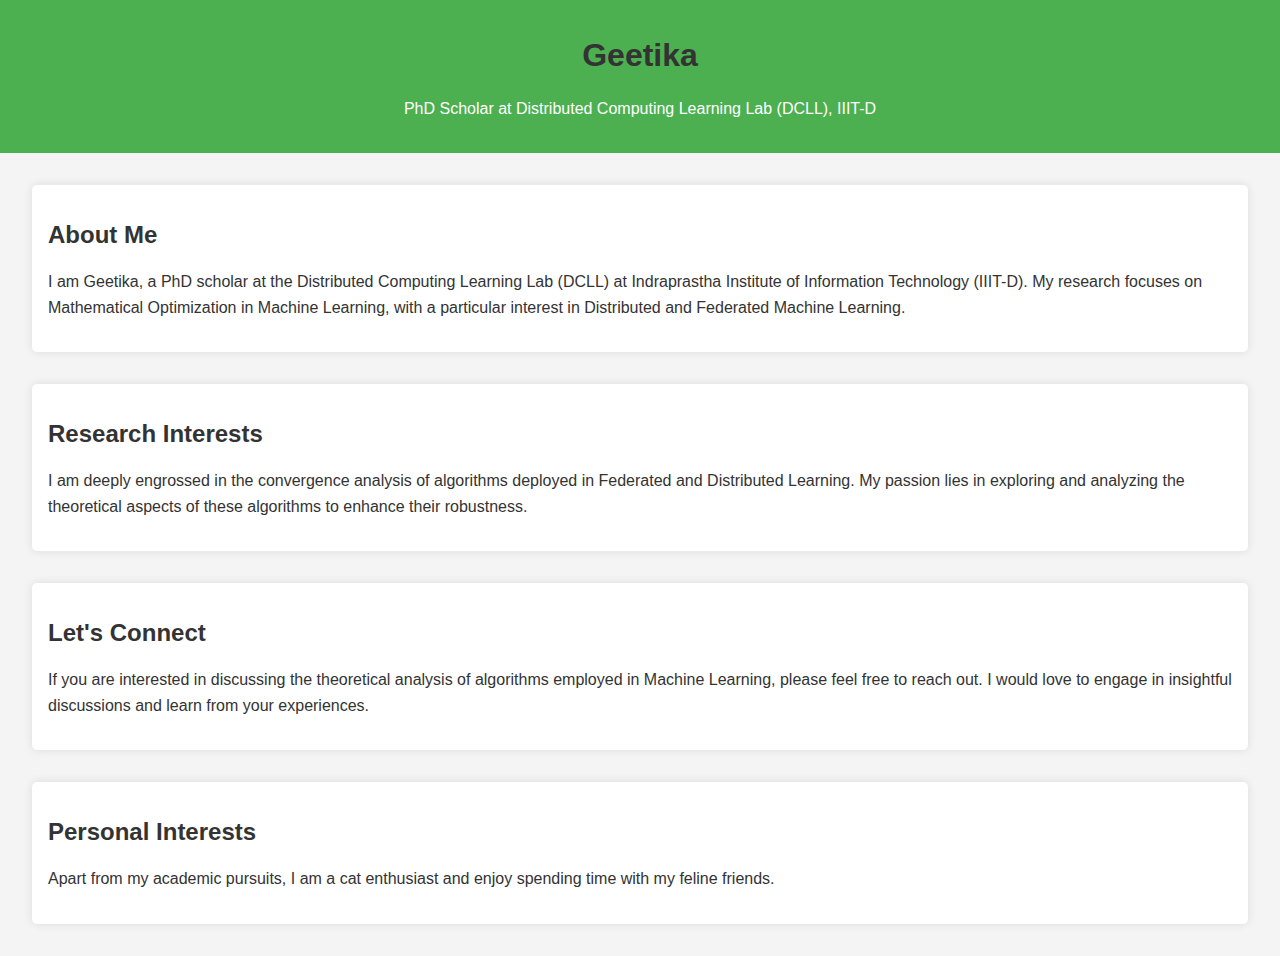
==== index.html @ 0186a285 "basic profile updated" ====
<!DOCTYPE html>
<html lang="en">
<head>
    <meta charset="UTF-8"> 
    <meta name="viewport" content="width=device-width, initial-scale=1.0">
    <title>Geetika's Profile</title>
    <link rel="stylesheet" href="style.css">
</head>
<body>
    <header>
        <h1>Geetika</h1>
        <p>PhD Scholar at Distributed Computing Learning Lab (DCLL), IIIT-D</p>
    </header>
    <section>
        <h2>About Me</h2>
        <p>I am Geetika, a PhD scholar at the Distributed Computing Learning Lab (DCLL) at Indraprastha Institute of Information Technology (IIIT-D). My research focuses on Mathematical Optimization in Machine Learning, with a particular interest in Distributed and Federated Machine Learning.</p>
    </section>
    <section>
        <h2>Research Interests</h2>
        <p>I am deeply engrossed in the convergence analysis of algorithms deployed in Federated and Distributed Learning. My passion lies in exploring and analyzing the theoretical aspects of these algorithms to enhance their robustness.</p>
    </section>
    <section>
        <h2>Let's Connect</h2>
        <p>If you are interested in discussing the theoretical analysis of algorithms employed in Machine Learning, please feel free to reach out. I would love to engage in insightful discussions and learn from your experiences.</p>
    </section>
    <section>
        <h2>Personal Interests</h2>
        <p>Apart from my academic pursuits, I am a cat enthusiast and enjoy spending time with my feline friends.</p>
    </section>
</body>
</html>
---- style.css ----
body {
    font-family: Arial, sans-serif;
    margin: 0;
    padding: 0;
    background-color: #f4f4f4;
    color: #333;
}

header {
    background-color: #4CAF50;
    color: white;
    text-align: center;
    padding: 1rem;
}

section {
    margin: 2rem;
    padding: 1rem;
    background-color: white;
    border-radius: 5px;
    box-shadow: 0 0 10px rgba(0, 0, 0, 0.1);
}

h1, h2 {
    color: #333;
}

p {
    line-height: 1.6;
}
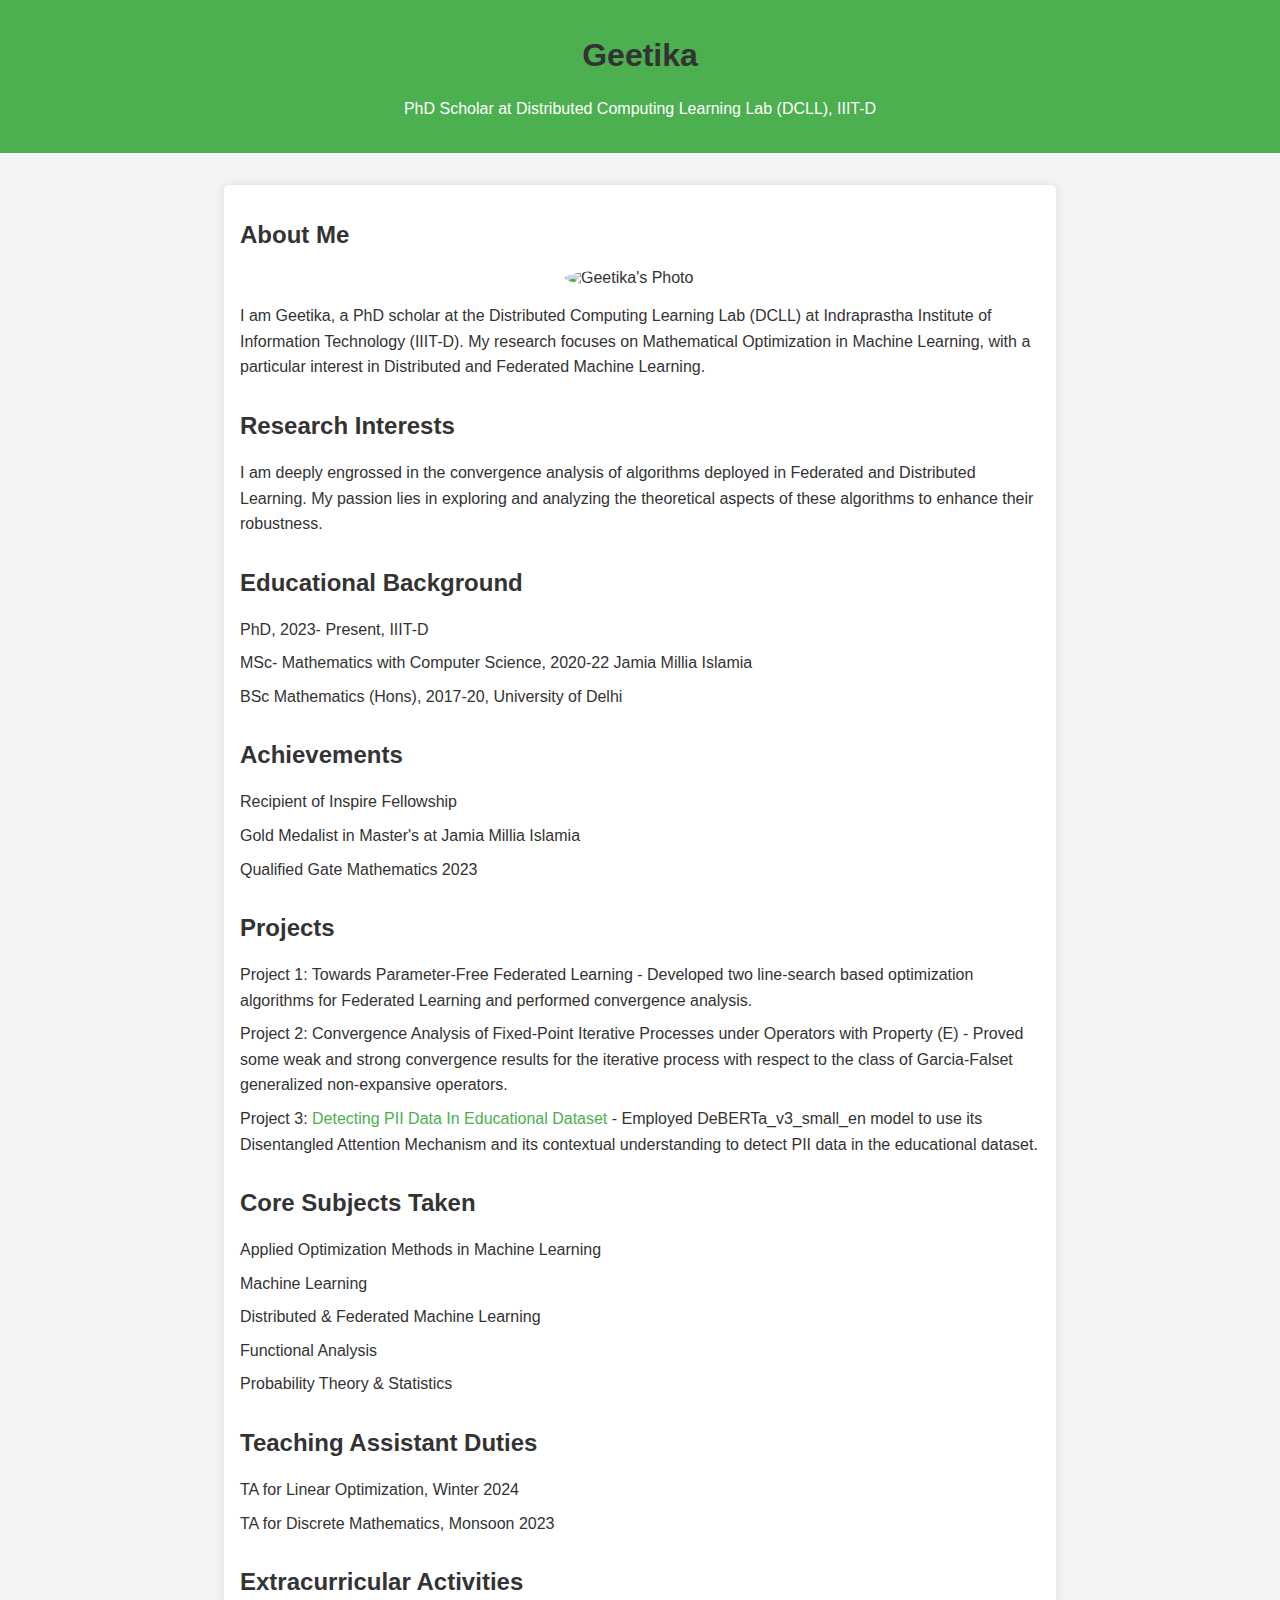
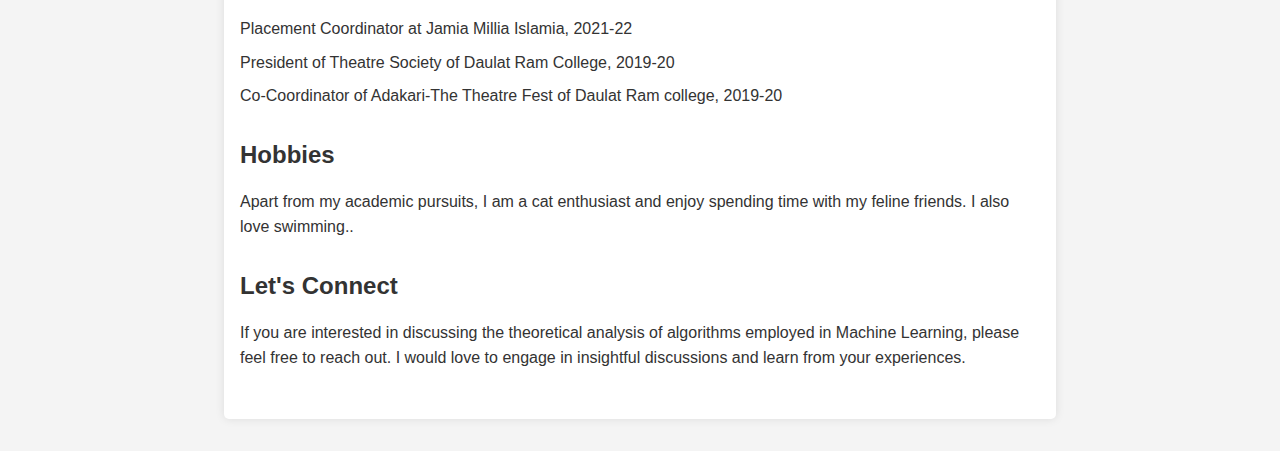
==== commit d4ab19b9: "changes in formatting" ====
--- a/index.html
+++ b/index.html
@@ -1,7 +1,7 @@
 <!DOCTYPE html>
 <html lang="en">
 <head>
-    <meta charset="UTF-8"> 
+    <meta charset="UTF-8">
     <meta name="viewport" content="width=device-width, initial-scale=1.0">
     <title>Geetika's Profile</title>
     <link rel="stylesheet" href="style.css">
@@ -11,21 +11,73 @@
         <h1>Geetika</h1>
         <p>PhD Scholar at Distributed Computing Learning Lab (DCLL), IIIT-D</p>
     </header>
-    <section>
-        <h2>About Me</h2>
-        <p>I am Geetika, a PhD scholar at the Distributed Computing Learning Lab (DCLL) at Indraprastha Institute of Information Technology (IIIT-D). My research focuses on Mathematical Optimization in Machine Learning, with a particular interest in Distributed and Federated Machine Learning.</p>
-    </section>
-    <section>
-        <h2>Research Interests</h2>
-        <p>I am deeply engrossed in the convergence analysis of algorithms deployed in Federated and Distributed Learning. My passion lies in exploring and analyzing the theoretical aspects of these algorithms to enhance their robustness.</p>
-    </section>
-    <section>
-        <h2>Let's Connect</h2>
-        <p>If you are interested in discussing the theoretical analysis of algorithms employed in Machine Learning, please feel free to reach out. I would love to engage in insightful discussions and learn from your experiences.</p>
-    </section>
-    <section>
-        <h2>Personal Interests</h2>
-        <p>Apart from my academic pursuits, I am a cat enthusiast and enjoy spending time with my feline friends.</p>
-    </section>
+    <main>
+        <section id="about">
+            <h2>About Me</h2>
+            <img src="images/my-photo.jpg" alt="Geetika's Photo">
+            <p>I am Geetika, a PhD scholar at the Distributed Computing Learning Lab (DCLL) at Indraprastha Institute of Information Technology (IIIT-D). My research focuses on Mathematical Optimization in Machine Learning, with a particular interest in Distributed and Federated Machine Learning.</p>
+        </section>
+        <section id="research-interests">
+            <h2>Research Interests</h2>
+            <p>I am deeply engrossed in the convergence analysis of algorithms deployed in Federated and Distributed Learning. My passion lies in exploring and analyzing the theoretical aspects of these algorithms to enhance their robustness.</p>
+        </section>
+        <section id="education">
+            <h2>Educational Background</h2>
+            <ul>
+                <li>PhD, 2023- Present, IIIT-D</li>
+                <li>MSc- Mathematics with Computer Science, 2020-22 Jamia Millia Islamia</li>
+                <li>BSc Mathematics (Hons), 2017-20, University of Delhi</li>
+            </ul>
+        </section>
+        <section id="achievements">
+            <h2>Achievements</h2>
+            <ul>
+                <li>Recipient of Inspire Fellowship</li>
+                <li>Gold Medalist in Master's at Jamia Millia Islamia</li>
+                <li>Qualified Gate Mathematics 2023</li>
+            </ul>
+        </section>
+        <section id="projects">
+            <h2>Projects</h2>
+            <ul>
+                <li>Project 1: Towards Parameter-Free Federated Learning</a> - Developed two line-search based optimization algorithms for Federated Learning and performed convergence analysis.</li>
+                <li>Project 2: Convergence Analysis of Fixed-Point Iterative Processes under Operators with Property (E) </a> - Proved some weak and
+                    strong convergence results for the iterative process with respect to the class of Garcia-Falset generalized non-expansive operators.</li>
+                <li>Project 3: <a href="https://www.kaggle.com/code/deekshajoshii/pil-v2-keras">Detecting PII Data In Educational Dataset</a> - Employed DeBERTa_v3_small_en model to use its Disentangled Attention Mechanism and its contextual understanding to detect PII data in the educational dataset.</li>
+        </section>
+        <section id="subjects">
+            <h2>Core Subjects Taken</h2>
+            <ul>
+                <li>Applied Optimization Methods in Machine Learning</li>
+                <li>Machine Learning</li>
+                <li>Distributed & Federated Machine Learning</li>
+                <li>Functional Analysis</li>
+                <li>Probability Theory & Statistics</li>
+            </ul>
+        </section>
+        <section id="ta-duties">
+            <h2>Teaching Assistant Duties</h2>
+            <ul>
+                <li>TA for Linear Optimization, Winter 2024</li>
+                <li>TA for Discrete Mathematics, Monsoon 2023</li>
+            </ul>
+        </section>
+        <section id="extracurricular">
+            <h2>Extracurricular Activities</h2>
+            <ul>
+                <li>Placement Coordinator at Jamia Millia Islamia, 2021-22</li>
+                <li>President of Theatre Society of Daulat Ram College, 2019-20</li>
+                <li>Co-Coordinator of Adakari-The Theatre Fest of Daulat Ram college, 2019-20</li>
+            </ul>
+        </section>
+        <section id="hobbies">
+            <h2>Hobbies</h2>
+            <p>Apart from my academic pursuits, I am a cat enthusiast and enjoy spending time with my feline friends. I also love swimming..</p>
+        </section>
+        <section id="contact">
+            <h2>Let's Connect</h2>
+            <p>If you are interested in discussing the theoretical analysis of algorithms employed in Machine Learning, please feel free to reach out. I would love to engage in insightful discussions and learn from your experiences.</p>
+        </section>
+    </main>
 </body>
 </html>
--- a/style.css
+++ b/style.css
@@ -13,18 +13,48 @@
     padding: 1rem;
 }
 
-section {
-    margin: 2rem;
+main {
+    max-width: 800px;
+    margin: 2rem auto;
     padding: 1rem;
     background-color: white;
     border-radius: 5px;
     box-shadow: 0 0 10px rgba(0, 0, 0, 0.1);
 }
 
+section {
+    margin-bottom: 2rem;
+}
+
 h1, h2 {
     color: #333;
 }
 
-p {
+p, ul {
     line-height: 1.6;
 }
+
+img {
+    max-width: 150px;
+    border-radius: 50%;
+    display: block;
+    margin: 1rem auto;
+}
+
+ul {
+    list-style-type: none;
+    padding: 0;
+}
+
+ul li {
+    margin-bottom: 0.5rem;
+}
+
+a {
+    color: #4CAF50;
+    text-decoration: none;
+}
+
+a:hover {
+    text-decoration: underline;
+}
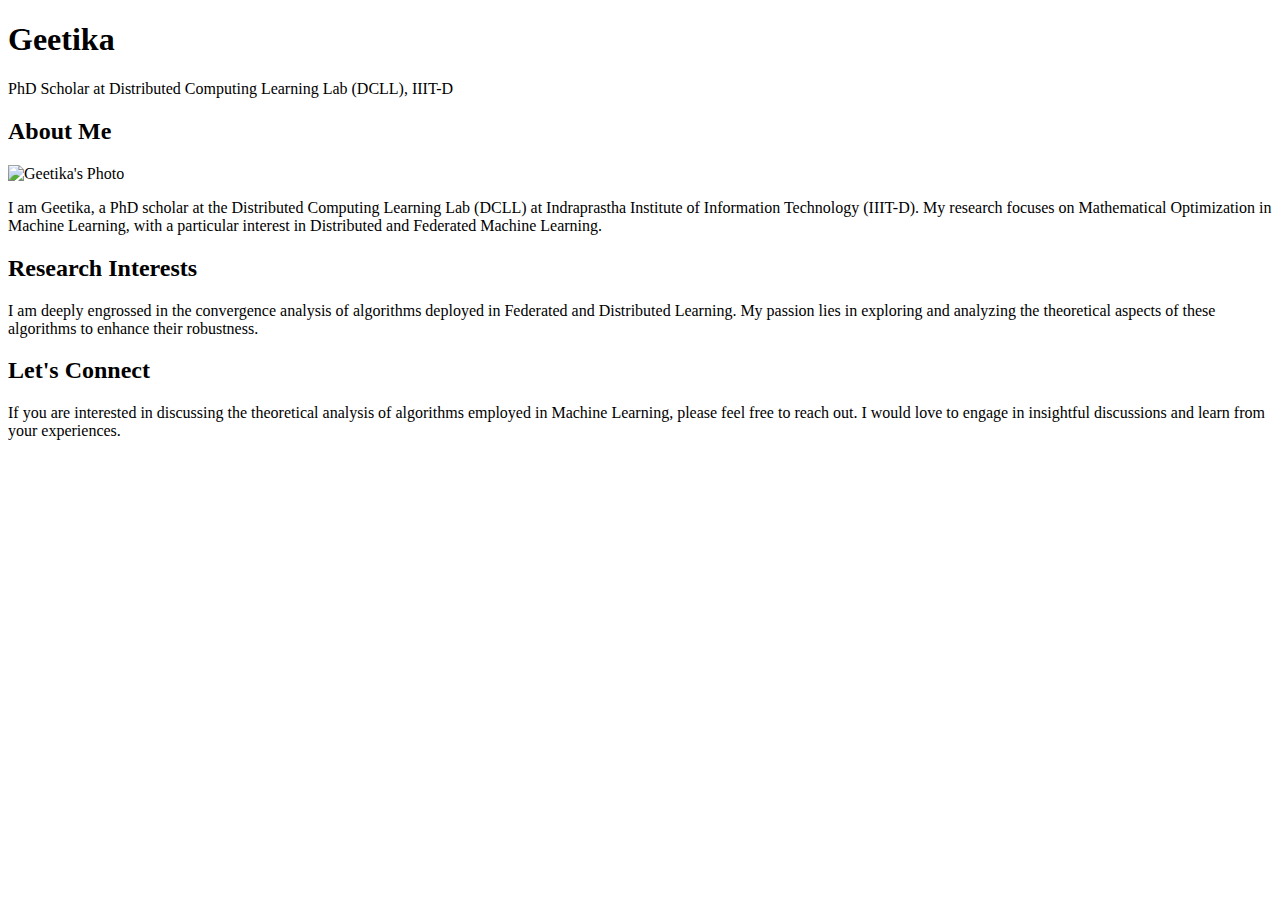
==== commit 4a5cea8f: "layout changed" ====
--- a/index.html
+++ b/index.html
@@ -21,59 +21,7 @@
             <h2>Research Interests</h2>
             <p>I am deeply engrossed in the convergence analysis of algorithms deployed in Federated and Distributed Learning. My passion lies in exploring and analyzing the theoretical aspects of these algorithms to enhance their robustness.</p>
         </section>
-        <section id="education">
-            <h2>Educational Background</h2>
-            <ul>
-                <li>PhD, 2023- Present, IIIT-D</li>
-                <li>MSc- Mathematics with Computer Science, 2020-22 Jamia Millia Islamia</li>
-                <li>BSc Mathematics (Hons), 2017-20, University of Delhi</li>
-            </ul>
-        </section>
-        <section id="achievements">
-            <h2>Achievements</h2>
-            <ul>
-                <li>Recipient of Inspire Fellowship</li>
-                <li>Gold Medalist in Master's at Jamia Millia Islamia</li>
-                <li>Qualified Gate Mathematics 2023</li>
-            </ul>
-        </section>
-        <section id="projects">
-            <h2>Projects</h2>
-            <ul>
-                <li>Project 1: Towards Parameter-Free Federated Learning</a> - Developed two line-search based optimization algorithms for Federated Learning and performed convergence analysis.</li>
-                <li>Project 2: Convergence Analysis of Fixed-Point Iterative Processes under Operators with Property (E) </a> - Proved some weak and
-                    strong convergence results for the iterative process with respect to the class of Garcia-Falset generalized non-expansive operators.</li>
-                <li>Project 3: <a href="https://www.kaggle.com/code/deekshajoshii/pil-v2-keras">Detecting PII Data In Educational Dataset</a> - Employed DeBERTa_v3_small_en model to use its Disentangled Attention Mechanism and its contextual understanding to detect PII data in the educational dataset.</li>
-        </section>
-        <section id="subjects">
-            <h2>Core Subjects Taken</h2>
-            <ul>
-                <li>Applied Optimization Methods in Machine Learning</li>
-                <li>Machine Learning</li>
-                <li>Distributed & Federated Machine Learning</li>
-                <li>Functional Analysis</li>
-                <li>Probability Theory & Statistics</li>
-            </ul>
-        </section>
-        <section id="ta-duties">
-            <h2>Teaching Assistant Duties</h2>
-            <ul>
-                <li>TA for Linear Optimization, Winter 2024</li>
-                <li>TA for Discrete Mathematics, Monsoon 2023</li>
-            </ul>
-        </section>
-        <section id="extracurricular">
-            <h2>Extracurricular Activities</h2>
-            <ul>
-                <li>Placement Coordinator at Jamia Millia Islamia, 2021-22</li>
-                <li>President of Theatre Society of Daulat Ram College, 2019-20</li>
-                <li>Co-Coordinator of Adakari-The Theatre Fest of Daulat Ram college, 2019-20</li>
-            </ul>
-        </section>
-        <section id="hobbies">
-            <h2>Hobbies</h2>
-            <p>Apart from my academic pursuits, I am a cat enthusiast and enjoy spending time with my feline friends. I also love swimming..</p>
-        </section>
+       
         <section id="contact">
             <h2>Let's Connect</h2>
             <p>If you are interested in discussing the theoretical analysis of algorithms employed in Machine Learning, please feel free to reach out. I would love to engage in insightful discussions and learn from your experiences.</p>
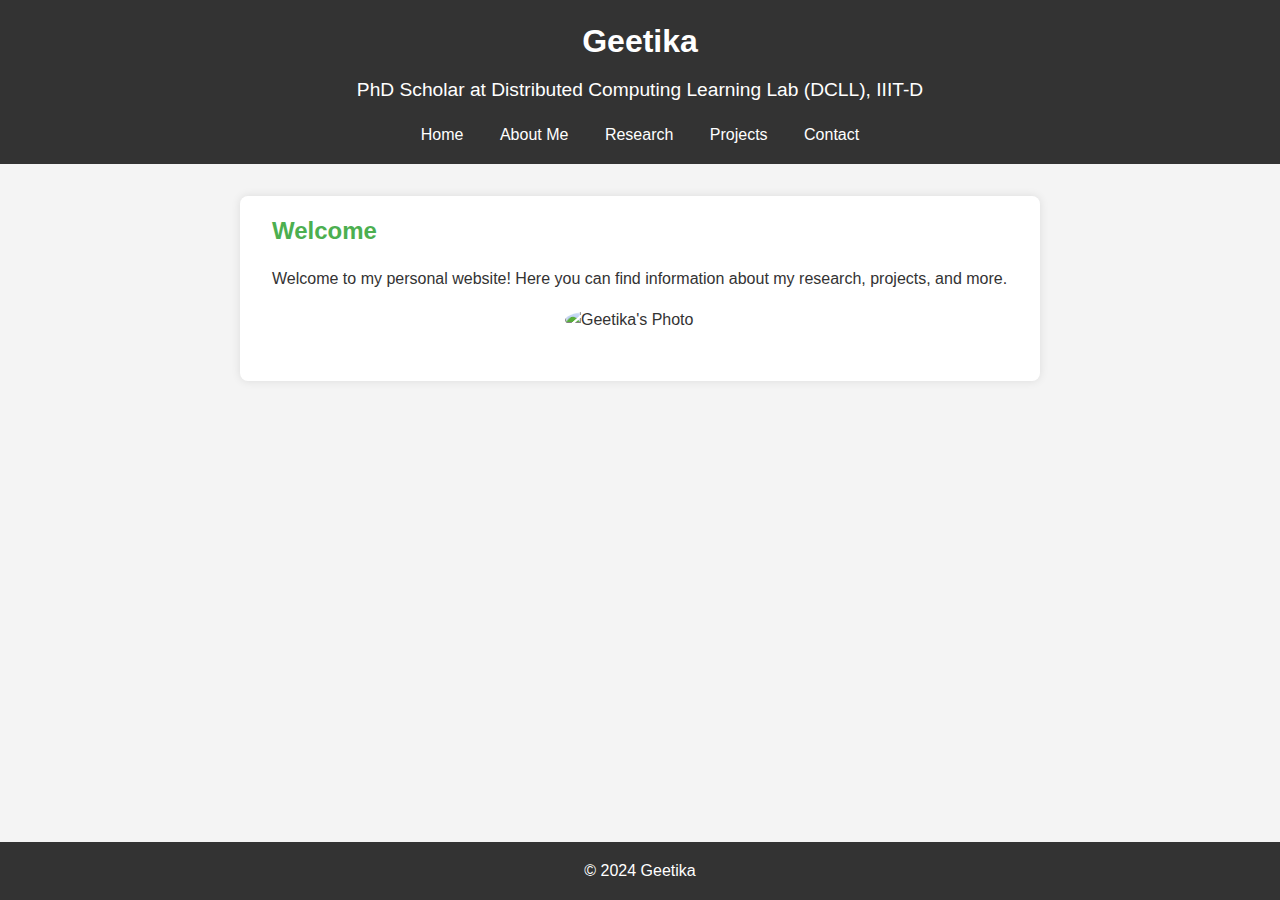
==== commit 2d0caa76: "layout changed+1" ====
--- a/index.html
+++ b/index.html
@@ -4,28 +4,31 @@
     <meta charset="UTF-8">
     <meta name="viewport" content="width=device-width, initial-scale=1.0">
     <title>Geetika's Profile</title>
-    <link rel="stylesheet" href="style.css">
+    <link rel="stylesheet" href="css/style.css">
 </head>
 <body>
     <header>
         <h1>Geetika</h1>
         <p>PhD Scholar at Distributed Computing Learning Lab (DCLL), IIIT-D</p>
+        <nav>
+            <ul>
+                <li><a href="index.html">Home</a></li>
+                <li><a href="about.html">About Me</a></li>
+                <li><a href="research.html">Research</a></li>
+                <li><a href="projects.html">Projects</a></li>
+                <li><a href="contact.html">Contact</a></li>
+            </ul>
+        </nav>
     </header>
     <main>
-        <section id="about">
-            <h2>About Me</h2>
+        <section>
+            <h2>Welcome</h2>
+            <p>Welcome to my personal website! Here you can find information about my research, projects, and more.</p>
             <img src="images/my-photo.jpg" alt="Geetika's Photo">
-            <p>I am Geetika, a PhD scholar at the Distributed Computing Learning Lab (DCLL) at Indraprastha Institute of Information Technology (IIIT-D). My research focuses on Mathematical Optimization in Machine Learning, with a particular interest in Distributed and Federated Machine Learning.</p>
-        </section>
-        <section id="research-interests">
-            <h2>Research Interests</h2>
-            <p>I am deeply engrossed in the convergence analysis of algorithms deployed in Federated and Distributed Learning. My passion lies in exploring and analyzing the theoretical aspects of these algorithms to enhance their robustness.</p>
-        </section>
-       
-        <section id="contact">
-            <h2>Let's Connect</h2>
-            <p>If you are interested in discussing the theoretical analysis of algorithms employed in Machine Learning, please feel free to reach out. I would love to engage in insightful discussions and learn from your experiences.</p>
         </section>
     </main>
+    <footer>
+        <p>&copy; 2024 Geetika</p>
+    </footer>
 </body>
 </html>
--- a/css/style.css
+++ b/css/style.css
@@ -0,0 +1,111 @@
+/* Reset some default browser styles */
+* {
+    margin: 0;
+    padding: 0;
+    box-sizing: border-box;
+}
+
+/* Body styles */
+body {
+    font-family: 'Arial', sans-serif;
+    line-height: 1.6;
+    background-color: #f4f4f4;
+    color: #333;
+}
+
+/* Header styles */
+header {
+    background-color: #333;
+    color: white;
+    padding: 1rem;
+    text-align: center;
+}
+
+header h1 {
+    margin-bottom: 0.5rem;
+}
+
+header p {
+    font-size: 1.2rem;
+    margin-bottom: 1rem;
+}
+
+header nav ul {
+    list-style: none;
+    padding: 0;
+}
+
+header nav ul li {
+    display: inline;
+    margin: 0 1rem;
+}
+
+header nav ul li a {
+    color: white;
+    text-decoration: none;
+}
+
+header nav ul li a:hover {
+    text-decoration: underline;
+}
+
+/* Main content styles */
+main {
+    max-width: 800px;
+    margin: 2rem auto;
+    padding: 1rem 2rem;
+    background-color: white;
+    border-radius: 8px;
+    box-shadow: 0 0 10px rgba(0, 0, 0, 0.1);
+}
+
+/* Section styles */
+section {
+    margin-bottom: 2rem;
+}
+
+section h2 {
+    color: #4CAF50;
+    margin-bottom: 1rem;
+}
+
+section img {
+    max-width: 150px;
+    border-radius: 50%;
+    display: block;
+    margin: 1rem auto;
+}
+
+section p, section ul {
+    margin-bottom: 1rem;
+}
+
+section ul {
+    list-style-type: disc;
+    padding-left: 1.5rem;
+}
+
+section ul li {
+    margin-bottom: 0.5rem;
+}
+
+/* Footer styles */
+footer {
+    background-color: #333;
+    color: white;
+    text-align: center;
+    padding: 1rem 0;
+    position: absolute;
+    bottom: 0;
+    width: 100%;
+}
+
+/* Link styles */
+a {
+    color: #4CAF50;
+    text-decoration: none;
+}
+
+a:hover {
+    text-decoration: underline;
+}
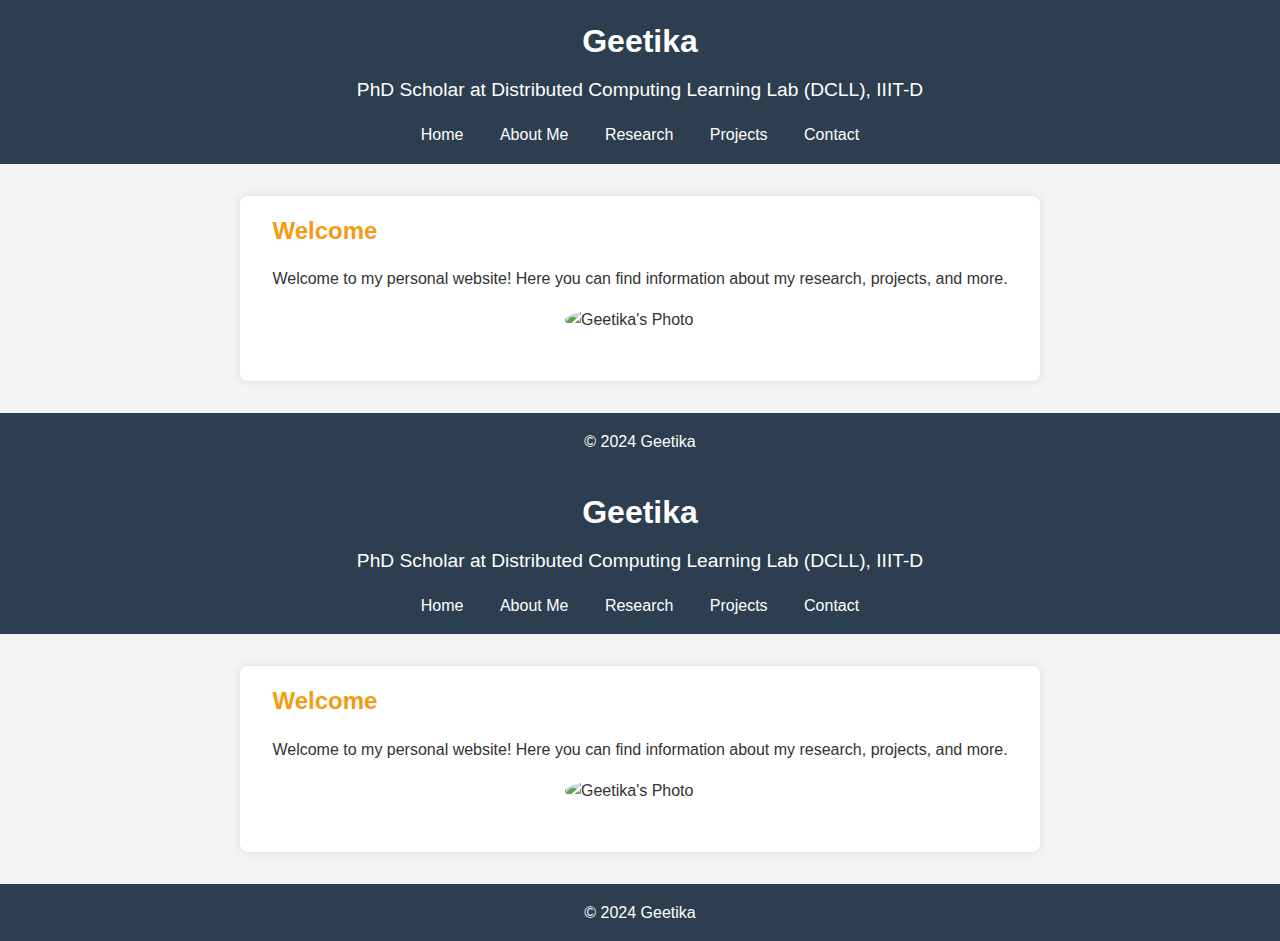
==== commit 2f8fcc0e: "layout changed+3" ====
--- a/index.html
+++ b/index.html
@@ -24,7 +24,40 @@
         <section>
             <h2>Welcome</h2>
             <p>Welcome to my personal website! Here you can find information about my research, projects, and more.</p>
-            <img src="images/my-photo.jpg" alt="Geetika's Photo">
+            <img src="C:\Users\vivob\OneDrive\Desktop\PhD\geetika-10.github.io\images\profile pic.jpg" alt="Geetika's Photo">
+        </section>
+    </main>
+    <footer>
+        <p>&copy; 2024 Geetika</p>
+    </footer>
+</body>
+</html><!DOCTYPE html>
+<html lang="en">
+<head>
+    <meta charset="UTF-8">
+    <meta name="viewport" content="width=device-width, initial-scale=1.0">
+    <title>Geetika's Profile</title>
+    <link rel="stylesheet" href="css/style.css">
+</head>
+<body>
+    <header>
+        <h1>Geetika</h1>
+        <p>PhD Scholar at Distributed Computing Learning Lab (DCLL), IIIT-D</p>
+        <nav>
+            <ul>
+                <li><a href="index.html">Home</a></li>
+                <li><a href="about.html">About Me</a></li>
+                <li><a href="research.html">Research</a></li>
+                <li><a href="projects.html">Projects</a></li>
+                <li><a href="contact.html">Contact</a></li>
+            </ul>
+        </nav>
+    </header>
+    <main>
+        <section>
+            <h2>Welcome</h2>
+            <p>Welcome to my personal website! Here you can find information about my research, projects, and more.</p>
+            <img src="C:\Users\vivob\OneDrive\Desktop\PhD\geetika-10.github.io\images\profile pic.jpg" alt="Geetika's Photo" class="profile-photo">
         </section>
     </main>
     <footer>
@@ -32,3 +65,4 @@
     </footer>
 </body>
 </html>
+
--- a/css/style.css
+++ b/css/style.css
@@ -11,11 +11,14 @@
     line-height: 1.6;
     background-color: #f4f4f4;
     color: #333;
+    display: flex;
+    flex-direction: column;
+    min-height: 100vh;
 }
 
 /* Header styles */
 header {
-    background-color: #333;
+    background-color: #2C3E50;
     color: white;
     padding: 1rem;
     text-align: center;
@@ -51,6 +54,7 @@
 
 /* Main content styles */
 main {
+    flex: 1;
     max-width: 800px;
     margin: 2rem auto;
     padding: 1rem 2rem;
@@ -65,7 +69,7 @@
 }
 
 section h2 {
-    color: #4CAF50;
+    color: #F39C12;
     margin-bottom: 1rem;
 }
 
@@ -91,18 +95,18 @@
 
 /* Footer styles */
 footer {
-    background-color: #333;
+    background-color: #2C3E50;
     color: white;
     text-align: center;
     padding: 1rem 0;
-    position: absolute;
+    position: relative;
     bottom: 0;
     width: 100%;
 }
 
 /* Link styles */
 a {
-    color: #4CAF50;
+    color: #F39C12;
     text-decoration: none;
 }
 
--- a/css/style.css
+++ b/css/style.css
@@ -11,11 +11,14 @@
     line-height: 1.6;
     background-color: #f4f4f4;
     color: #333;
+    display: flex;
+    flex-direction: column;
+    min-height: 100vh;
 }
 
 /* Header styles */
 header {
-    background-color: #333;
+    background-color: #2C3E50;
     color: white;
     padding: 1rem;
     text-align: center;
@@ -51,6 +54,7 @@
 
 /* Main content styles */
 main {
+    flex: 1;
     max-width: 800px;
     margin: 2rem auto;
     padding: 1rem 2rem;
@@ -65,7 +69,7 @@
 }
 
 section h2 {
-    color: #4CAF50;
+    color: #F39C12;
     margin-bottom: 1rem;
 }
 
@@ -91,18 +95,18 @@
 
 /* Footer styles */
 footer {
-    background-color: #333;
+    background-color: #2C3E50;
     color: white;
     text-align: center;
     padding: 1rem 0;
-    position: absolute;
+    position: relative;
     bottom: 0;
     width: 100%;
 }
 
 /* Link styles */
 a {
-    color: #4CAF50;
+    color: #F39C12;
     text-decoration: none;
 }
 
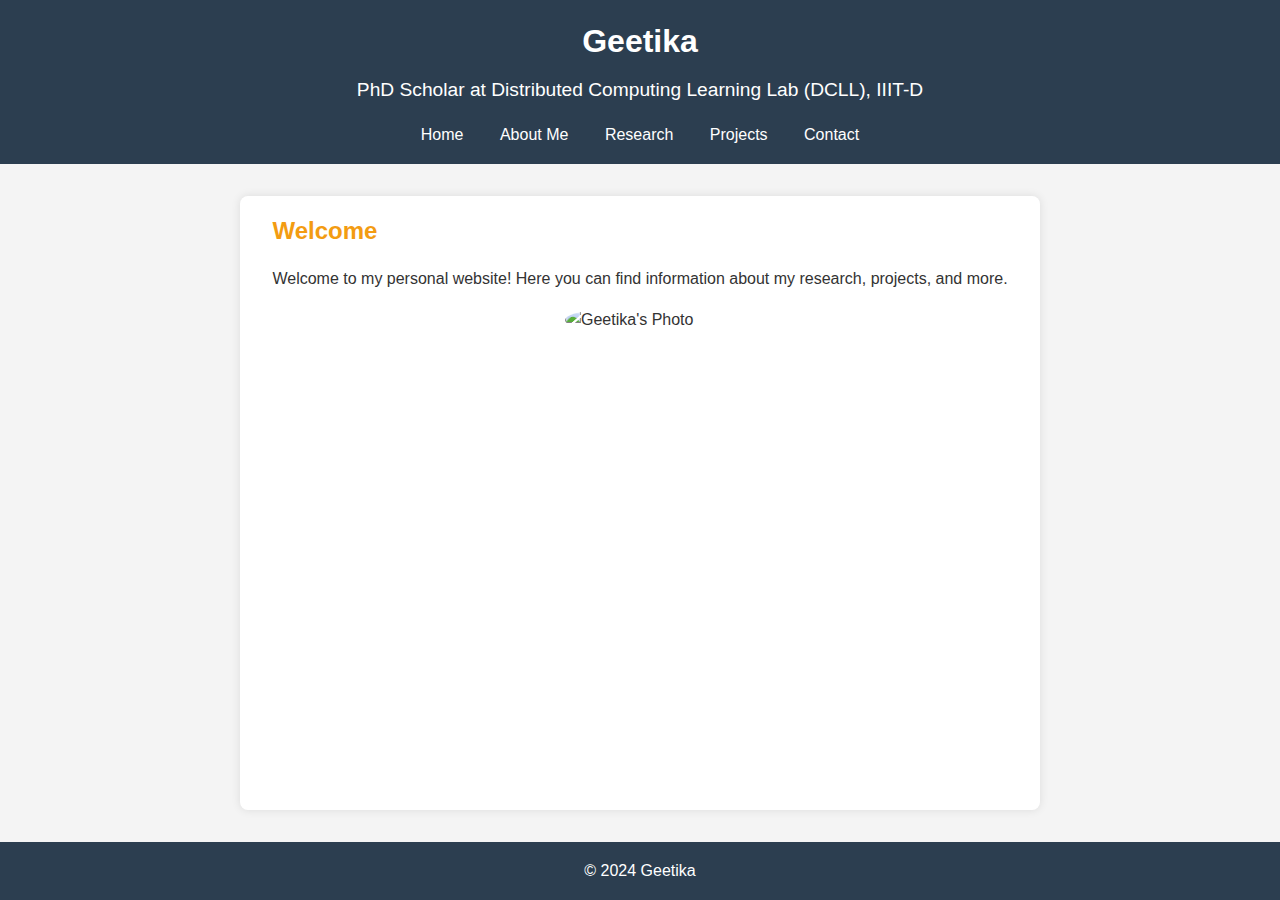
==== commit b85d3dfe: "layout changed+4" ====
--- a/index.html
+++ b/index.html
@@ -1,37 +1,4 @@
 <!DOCTYPE html>
-<html lang="en">
-<head>
-    <meta charset="UTF-8">
-    <meta name="viewport" content="width=device-width, initial-scale=1.0">
-    <title>Geetika's Profile</title>
-    <link rel="stylesheet" href="css/style.css">
-</head>
-<body>
-    <header>
-        <h1>Geetika</h1>
-        <p>PhD Scholar at Distributed Computing Learning Lab (DCLL), IIIT-D</p>
-        <nav>
-            <ul>
-                <li><a href="index.html">Home</a></li>
-                <li><a href="about.html">About Me</a></li>
-                <li><a href="research.html">Research</a></li>
-                <li><a href="projects.html">Projects</a></li>
-                <li><a href="contact.html">Contact</a></li>
-            </ul>
-        </nav>
-    </header>
-    <main>
-        <section>
-            <h2>Welcome</h2>
-            <p>Welcome to my personal website! Here you can find information about my research, projects, and more.</p>
-            <img src="C:\Users\vivob\OneDrive\Desktop\PhD\geetika-10.github.io\images\profile pic.jpg" alt="Geetika's Photo">
-        </section>
-    </main>
-    <footer>
-        <p>&copy; 2024 Geetika</p>
-    </footer>
-</body>
-</html><!DOCTYPE html>
 <html lang="en">
 <head>
     <meta charset="UTF-8">
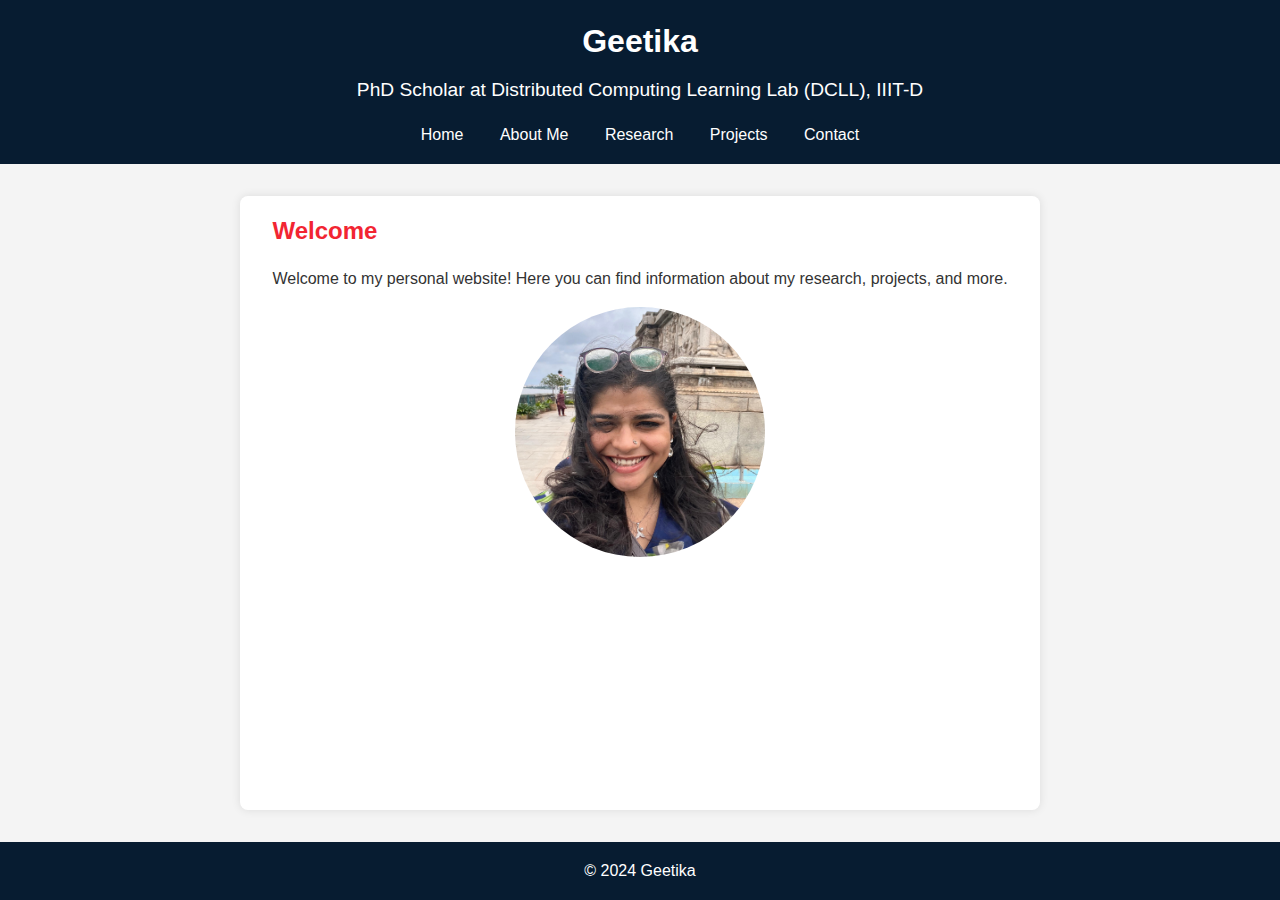
==== commit 18e2c2ad: "Change image url" ====
--- a/index.html
+++ b/index.html
@@ -24,7 +24,7 @@
         <section>
             <h2>Welcome</h2>
             <p>Welcome to my personal website! Here you can find information about my research, projects, and more.</p>
-            <img src="C:\Users\vivob\OneDrive\Desktop\PhD\geetika-10.github.io\images\profile pic.jpg" alt="Geetika's Photo" class="profile-photo">
+            <img src="images/profile pic.jpg" alt="Geetika's Photo" class="profile-photo">
         </section>
     </main>
     <footer>
--- a/css/style.css
+++ b/css/style.css
@@ -18,7 +18,7 @@
 
 /* Header styles */
 header {
-    background-color: #2C3E50;
+    background-color: #071c31;
     color: white;
     padding: 1rem;
     text-align: center;
@@ -69,12 +69,13 @@
 }
 
 section h2 {
-    color: #F39C12;
+    color: #f22532;
     margin-bottom: 1rem;
 }
 
-section img {
-    max-width: 150px;
+section img{
+    width: 250px;
+    height: 250px;
     border-radius: 50%;
     display: block;
     margin: 1rem auto;
@@ -95,7 +96,7 @@
 
 /* Footer styles */
 footer {
-    background-color: #2C3E50;
+    background-color: #071c31;
     color: white;
     text-align: center;
     padding: 1rem 0;
@@ -106,7 +107,7 @@
 
 /* Link styles */
 a {
-    color: #F39C12;
+    color: #f22532;
     text-decoration: none;
 }
 
